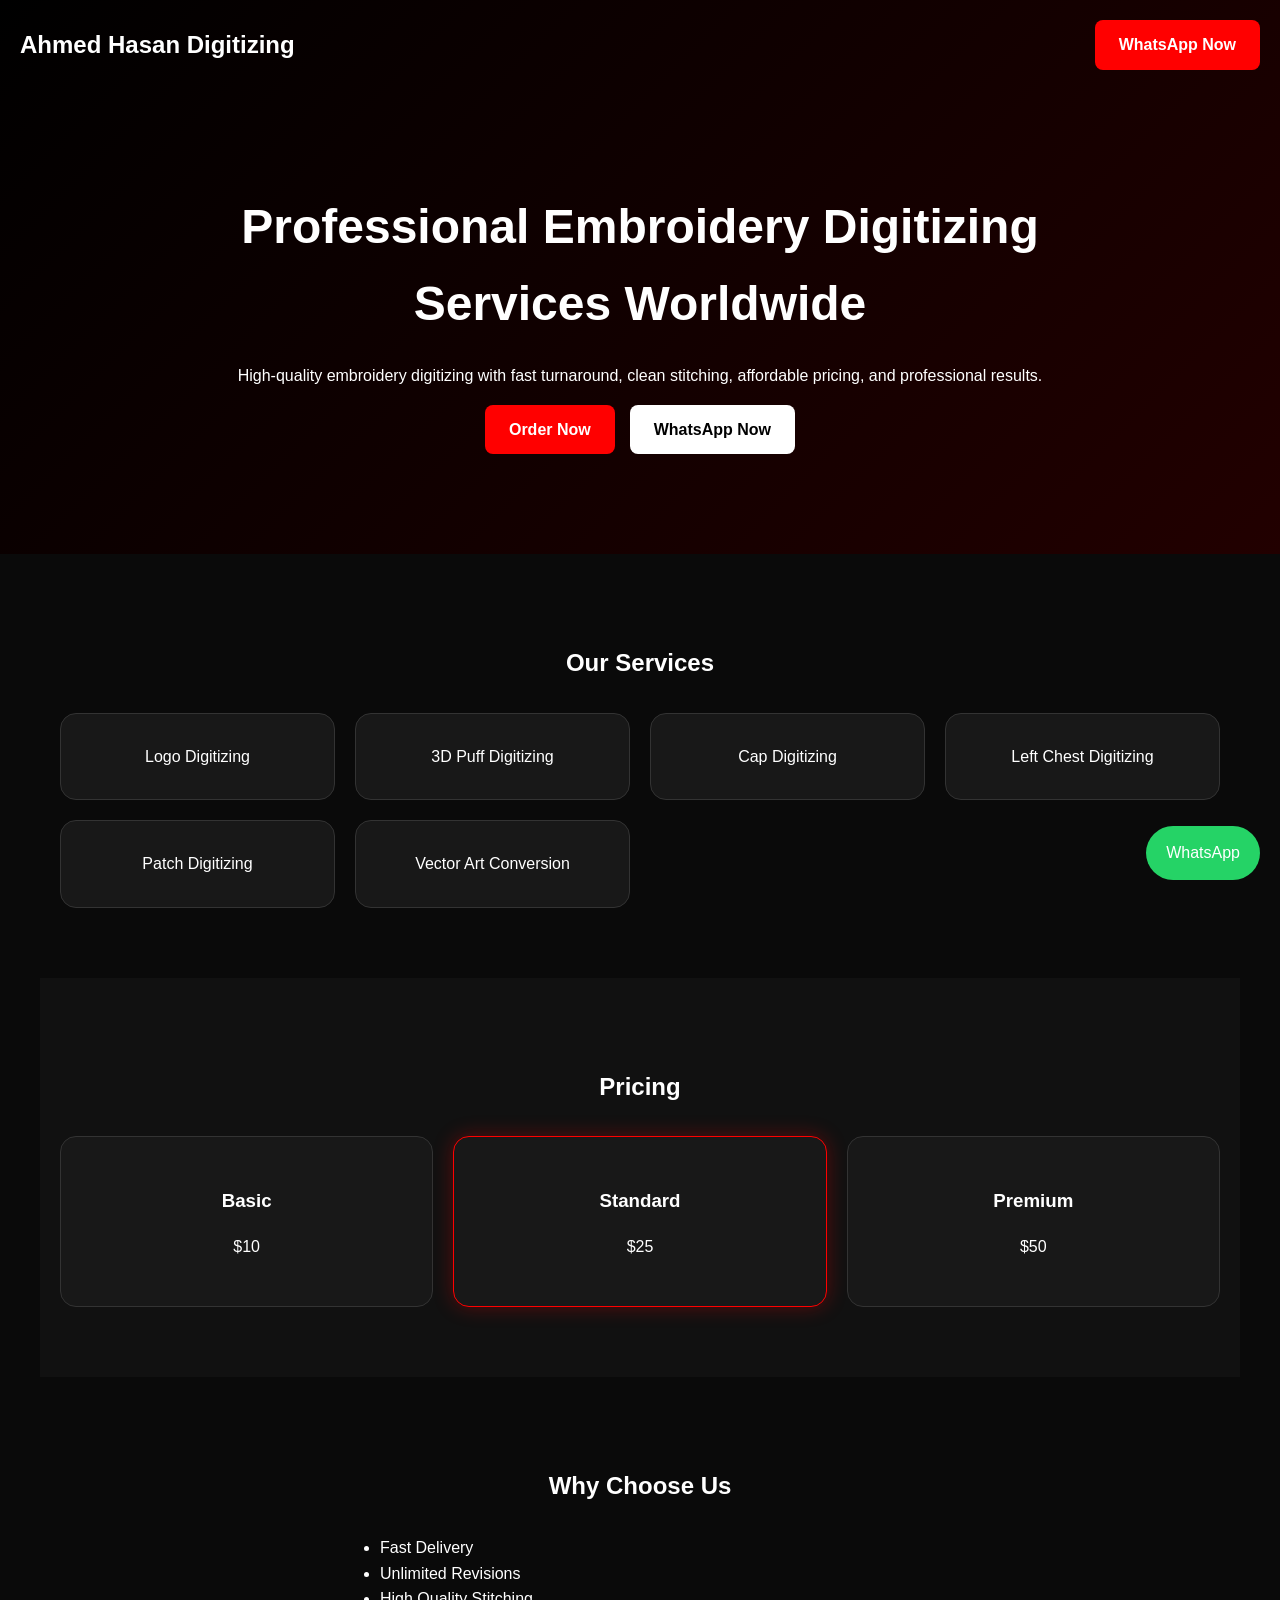
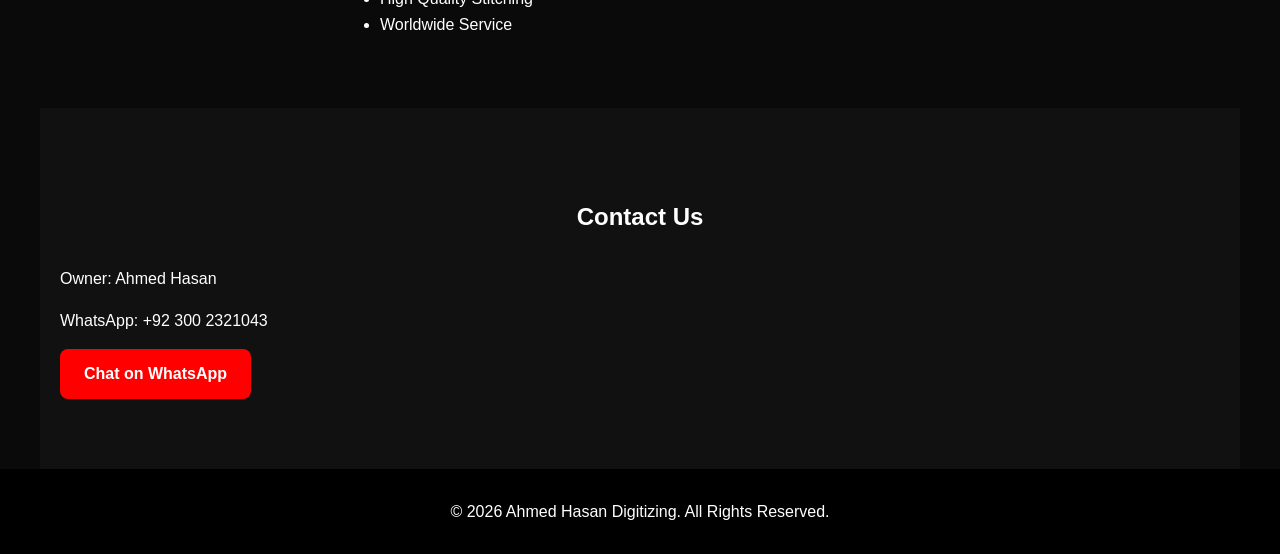
==== index.html @ f11d9e68 "Add files via upload" ====
<!DOCTYPE html>
<html lang="en">
<head>
  <meta charset="UTF-8" />
  <meta name="viewport" content="width=device-width, initial-scale=1.0" />
  <title>Professional Embroidery Digitizing Services Worldwide | Ahmed Hasan Digitizing</title>
  <meta name="description" content="Professional embroidery digitizing services with fast turnaround, affordable pricing, and worldwide delivery." />
  <link rel="stylesheet" href="style.css" />
</head>
<body>
  <header class="header">
    <nav class="nav">
      <div class="logo">Ahmed Hasan Digitizing</div>
      <a class="btn" href="https://wa.me/923002321043">WhatsApp Now</a>
    </nav>
    <section class="hero">
      <h1>Professional Embroidery Digitizing Services Worldwide</h1>
      <p>High-quality embroidery digitizing with fast turnaround, clean stitching, affordable pricing, and professional results.</p>
      <div class="actions">
        <a class="btn" href="https://wa.me/923002321043">Order Now</a>
        <a class="btn secondary" href="https://wa.me/923002321043">WhatsApp Now</a>
      </div>
    </section>
  </header>

  <section class="section">
    <h2>Our Services</h2>
    <div class="grid">
      <div class="card">Logo Digitizing</div>
      <div class="card">3D Puff Digitizing</div>
      <div class="card">Cap Digitizing</div>
      <div class="card">Left Chest Digitizing</div>
      <div class="card">Patch Digitizing</div>
      <div class="card">Vector Art Conversion</div>
    </div>
  </section>

  <section class="section dark">
    <h2>Pricing</h2>
    <div class="grid">
      <div class="card"><h3>Basic</h3><p>$10</p></div>
      <div class="card featured"><h3>Standard</h3><p>$25</p></div>
      <div class="card"><h3>Premium</h3><p>$50</p></div>
    </div>
  </section>

  <section class="section">
    <h2>Why Choose Us</h2>
    <ul class="list">
      <li>Fast Delivery</li>
      <li>Unlimited Revisions</li>
      <li>High Quality Stitching</li>
      <li>Worldwide Service</li>
    </ul>
  </section>

  <section class="section dark">
    <h2>Contact Us</h2>
    <p>Owner: Ahmed Hasan</p>
    <p>WhatsApp: +92 300 2321043</p>
    <a class="btn" href="https://wa.me/923002321043">Chat on WhatsApp</a>
  </section>

  <footer class="footer">
    © 2026 Ahmed Hasan Digitizing. All Rights Reserved.
  </footer>

  <a class="whatsapp" href="https://wa.me/923002321043">WhatsApp</a>
  <script src="script.js"></script>
</body>
</html>
---- style.css ----
*{box-sizing:border-box}body{margin:0;font-family:Arial,sans-serif;background:#0a0a0a;color:#fff;line-height:1.6}
.header{background:linear-gradient(135deg,#000,#220000);padding:20px}
.nav{display:flex;justify-content:space-between;align-items:center}
.logo{font-size:24px;font-weight:bold}
.hero{padding:80px 20px;text-align:center;max-width:900px;margin:auto}
h1{font-size:48px;margin-bottom:20px}
h2{text-align:center;margin-bottom:30px}
.section{padding:70px 20px;max-width:1200px;margin:auto}
.dark{background:#111}
.grid{display:grid;grid-template-columns:repeat(auto-fit,minmax(220px,1fr));gap:20px}
.card{background:#181818;padding:30px;border:1px solid #333;border-radius:16px;text-align:center}
.featured{border-color:#ff0000;box-shadow:0 0 20px rgba(255,0,0,.3)}
.btn{display:inline-block;background:#ff0000;color:#fff;padding:12px 24px;border-radius:8px;text-decoration:none;font-weight:bold}
.btn.secondary{background:#fff;color:#000}
.actions{display:flex;gap:15px;justify-content:center;flex-wrap:wrap}
.list{max-width:600px;margin:auto}
.footer{text-align:center;padding:30px;background:#000}
.whatsapp{position:fixed;bottom:20px;right:20px;background:#25D366;color:#fff;padding:14px 20px;border-radius:999px;text-decoration:none}
@media(max-width:768px){h1{font-size:32px}}
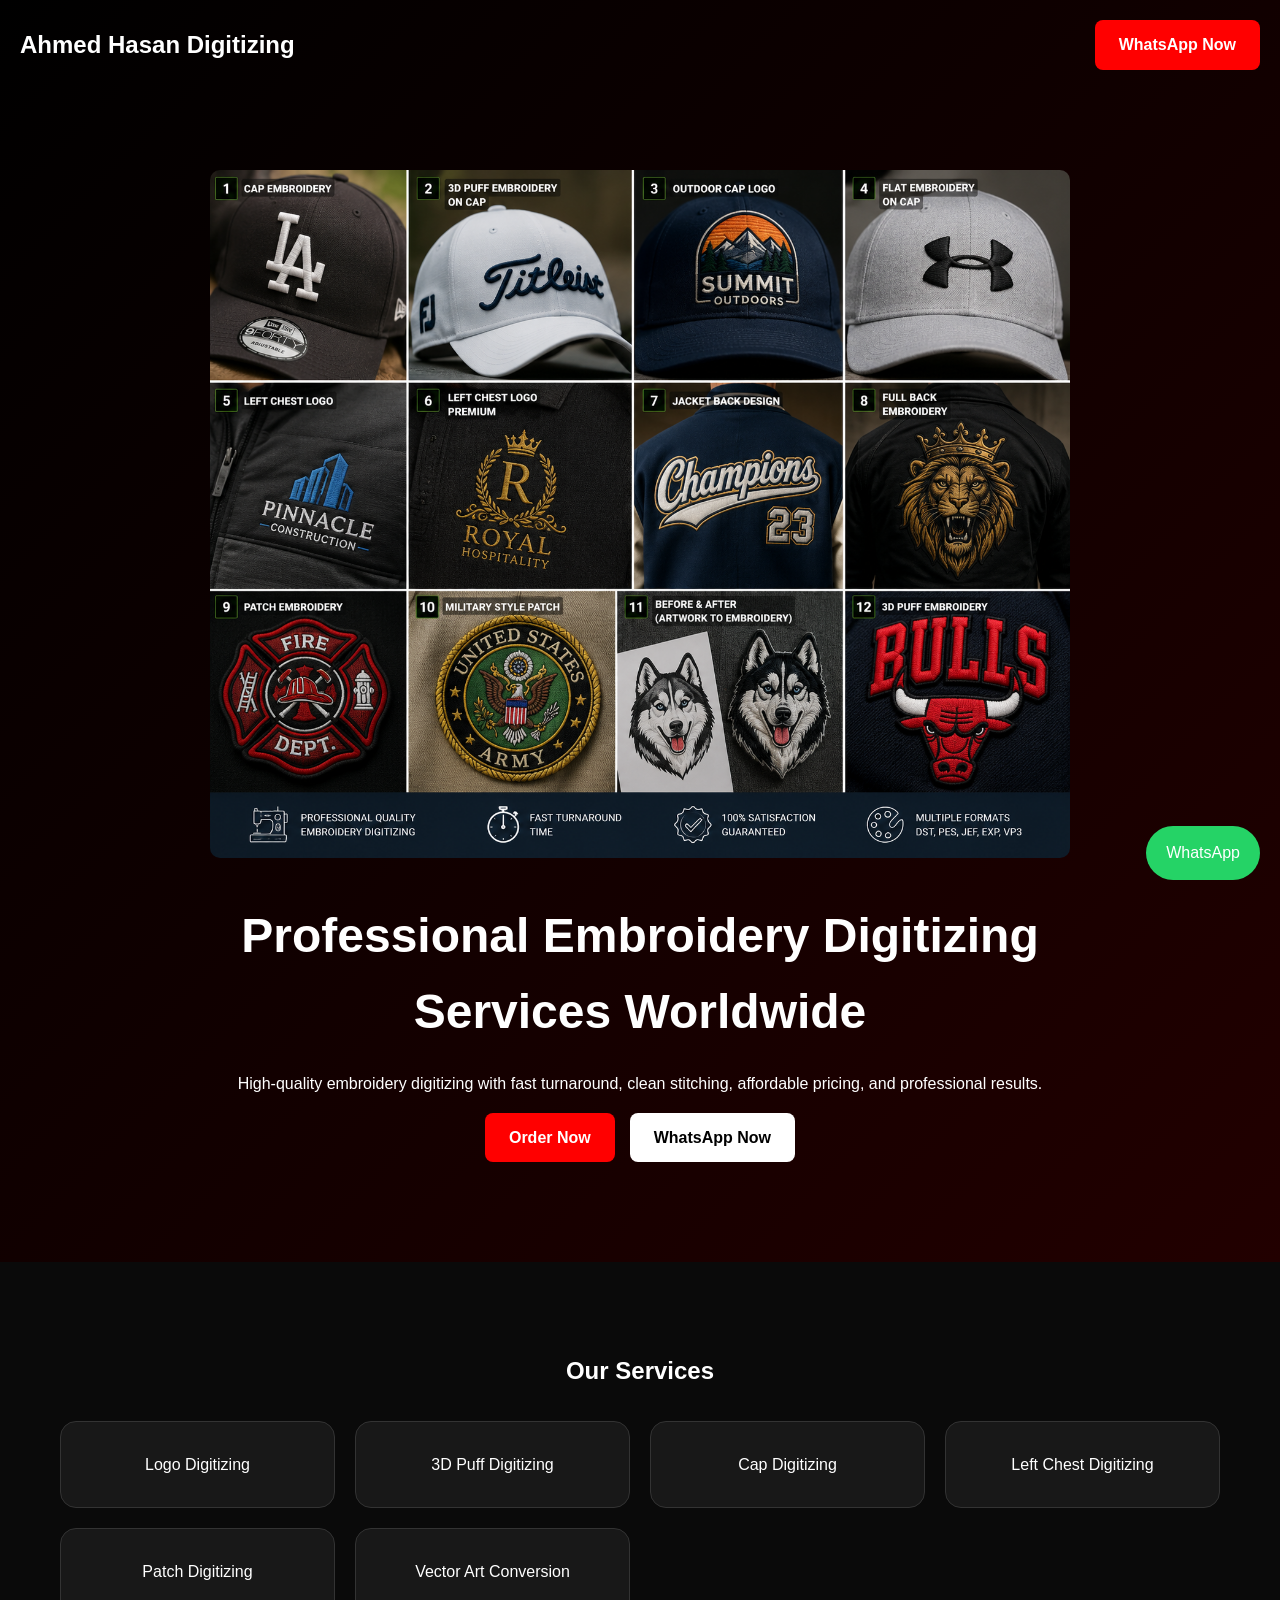
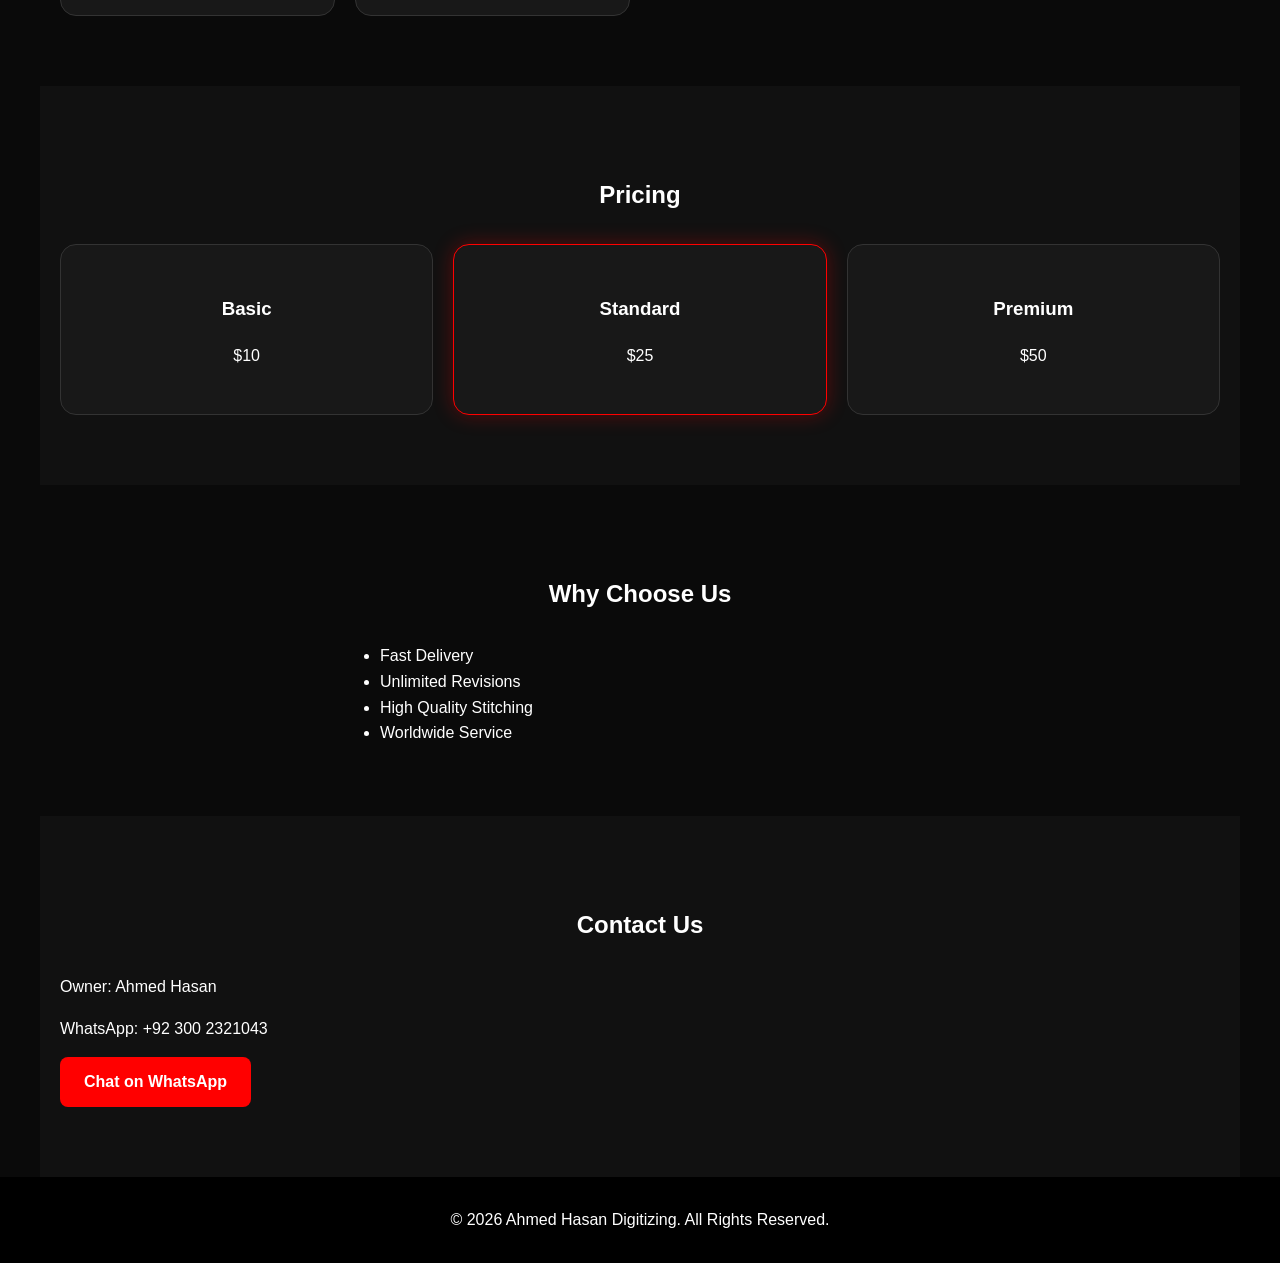
==== commit 29a7abdd: "Update index.html" ====
--- a/index.html
+++ b/index.html
@@ -14,6 +14,7 @@
       <a class="btn" href="https://wa.me/923002321043">WhatsApp Now</a>
     </nav>
     <section class="hero">
+      <img src="portfolio.jpg" alt="Embroidery Digitizing Samples" style="width:100%; max-width:1200px; display:block; margin:20px auto; border-radius:10px;">
       <h1>Professional Embroidery Digitizing Services Worldwide</h1>
       <p>High-quality embroidery digitizing with fast turnaround, clean stitching, affordable pricing, and professional results.</p>
       <div class="actions">
